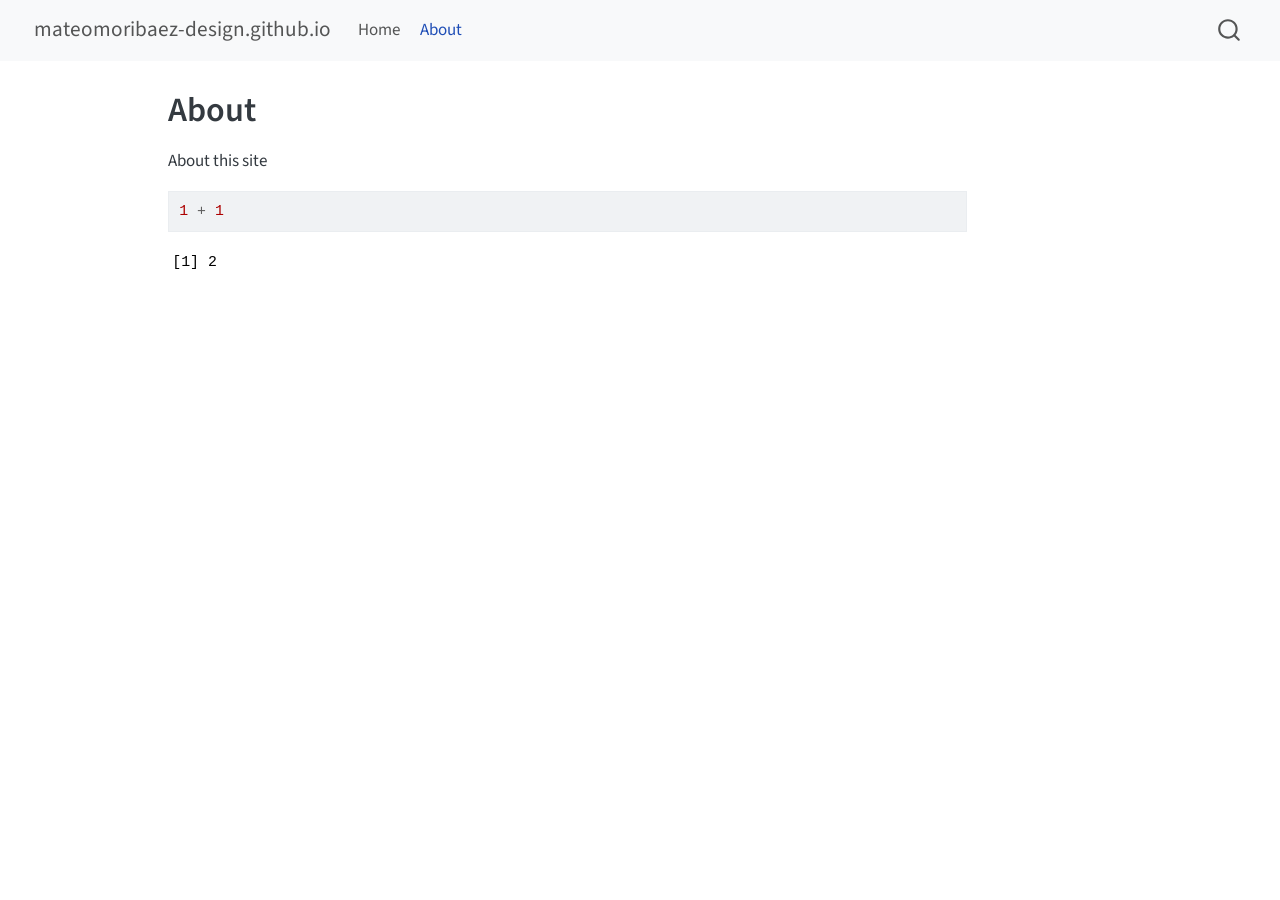
==== docs/about.html @ 4026863a "Sending website files to repo" ====
<!DOCTYPE html>
<html xmlns="http://www.w3.org/1999/xhtml" lang="en" xml:lang="en"><head>

<meta charset="utf-8">
<meta name="generator" content="quarto-1.8.25">

<meta name="viewport" content="width=device-width, initial-scale=1.0, user-scalable=yes">


<title>About – mateomoribaez-design.github.io</title>
<style>
code{white-space: pre-wrap;}
span.smallcaps{font-variant: small-caps;}
div.columns{display: flex; gap: min(4vw, 1.5em);}
div.column{flex: auto; overflow-x: auto;}
div.hanging-indent{margin-left: 1.5em; text-indent: -1.5em;}
ul.task-list{list-style: none;}
ul.task-list li input[type="checkbox"] {
  width: 0.8em;
  margin: 0 0.8em 0.2em -1em; /* quarto-specific, see https://github.com/quarto-dev/quarto-cli/issues/4556 */ 
  vertical-align: middle;
}
/* CSS for syntax highlighting */
html { -webkit-text-size-adjust: 100%; }
pre > code.sourceCode { white-space: pre; position: relative; }
pre > code.sourceCode > span { display: inline-block; line-height: 1.25; }
pre > code.sourceCode > span:empty { height: 1.2em; }
.sourceCode { overflow: visible; }
code.sourceCode > span { color: inherit; text-decoration: inherit; }
div.sourceCode { margin: 1em 0; }
pre.sourceCode { margin: 0; }
@media screen {
div.sourceCode { overflow: auto; }
}
@media print {
pre > code.sourceCode { white-space: pre-wrap; }
pre > code.sourceCode > span { text-indent: -5em; padding-left: 5em; }
}
pre.numberSource code
  { counter-reset: source-line 0; }
pre.numberSource code > span
  { position: relative; left: -4em; counter-increment: source-line; }
pre.numberSource code > span > a:first-child::before
  { content: counter(source-line);
    position: relative; left: -1em; text-align: right; vertical-align: baseline;
    border: none; display: inline-block;
    -webkit-touch-callout: none; -webkit-user-select: none;
    -khtml-user-select: none; -moz-user-select: none;
    -ms-user-select: none; user-select: none;
    padding: 0 4px; width: 4em;
  }
pre.numberSource { margin-left: 3em;  padding-left: 4px; }
div.sourceCode
  {   }
@media screen {
pre > code.sourceCode > span > a:first-child::before { text-decoration: underline; }
}
</style>


<script src="site_libs/quarto-nav/quarto-nav.js"></script>
<script src="site_libs/quarto-nav/headroom.min.js"></script>
<script src="site_libs/clipboard/clipboard.min.js"></script>
<script src="site_libs/quarto-search/autocomplete.umd.js"></script>
<script src="site_libs/quarto-search/fuse.min.js"></script>
<script src="site_libs/quarto-search/quarto-search.js"></script>
<meta name="quarto:offset" content="./">
<script src="site_libs/quarto-html/quarto.js" type="module"></script>
<script src="site_libs/quarto-html/tabsets/tabsets.js" type="module"></script>
<script src="site_libs/quarto-html/axe/axe-check.js" type="module"></script>
<script src="site_libs/quarto-html/popper.min.js"></script>
<script src="site_libs/quarto-html/tippy.umd.min.js"></script>
<script src="site_libs/quarto-html/anchor.min.js"></script>
<link href="site_libs/quarto-html/tippy.css" rel="stylesheet">
<link href="site_libs/quarto-html/quarto-syntax-highlighting-7b89279ff1a6dce999919e0e67d4d9ec.css" rel="stylesheet" id="quarto-text-highlighting-styles">
<script src="site_libs/bootstrap/bootstrap.min.js"></script>
<link href="site_libs/bootstrap/bootstrap-icons.css" rel="stylesheet">
<link href="site_libs/bootstrap/bootstrap-5b4ad623e5705c0698d39aec6f10cf02.min.css" rel="stylesheet" append-hash="true" id="quarto-bootstrap" data-mode="light">
<script id="quarto-search-options" type="application/json">{
  "location": "navbar",
  "copy-button": false,
  "collapse-after": 3,
  "panel-placement": "end",
  "type": "overlay",
  "limit": 50,
  "keyboard-shortcut": [
    "f",
    "/",
    "s"
  ],
  "show-item-context": false,
  "language": {
    "search-no-results-text": "No results",
    "search-matching-documents-text": "matching documents",
    "search-copy-link-title": "Copy link to search",
    "search-hide-matches-text": "Hide additional matches",
    "search-more-match-text": "more match in this document",
    "search-more-matches-text": "more matches in this document",
    "search-clear-button-title": "Clear",
    "search-text-placeholder": "",
    "search-detached-cancel-button-title": "Cancel",
    "search-submit-button-title": "Submit",
    "search-label": "Search"
  }
}</script>


<link rel="stylesheet" href="styles.css">
</head>

<body class="nav-fixed quarto-light">

<div id="quarto-search-results"></div>
  <header id="quarto-header" class="headroom fixed-top">
    <nav class="navbar navbar-expand-lg " data-bs-theme="dark">
      <div class="navbar-container container-fluid">
      <div class="navbar-brand-container mx-auto">
    <a href="./index.html" class="navbar-brand navbar-brand-logo">
    </a>
    <a class="navbar-brand" href="./index.html">
    <span class="navbar-title">mateomoribaez-design.github.io</span>
    </a>
  </div>
            <div id="quarto-search" class="" title="Search"></div>
          <button class="navbar-toggler" type="button" data-bs-toggle="collapse" data-bs-target="#navbarCollapse" aria-controls="navbarCollapse" role="menu" aria-expanded="false" aria-label="Toggle navigation" onclick="if (window.quartoToggleHeadroom) { window.quartoToggleHeadroom(); }">
  <span class="navbar-toggler-icon"></span>
</button>
          <div class="collapse navbar-collapse" id="navbarCollapse">
            <ul class="navbar-nav navbar-nav-scroll me-auto">
  <li class="nav-item">
    <a class="nav-link" href="./index.html"> 
<span class="menu-text">Home</span></a>
  </li>  
  <li class="nav-item">
    <a class="nav-link active" href="./about.html" aria-current="page"> 
<span class="menu-text">About</span></a>
  </li>  
</ul>
          </div> <!-- /navcollapse -->
            <div class="quarto-navbar-tools">
</div>
      </div> <!-- /container-fluid -->
    </nav>
</header>
<!-- content -->
<div id="quarto-content" class="quarto-container page-columns page-rows-contents page-layout-article page-navbar">
<!-- sidebar -->
<!-- margin-sidebar -->
    <div id="quarto-margin-sidebar" class="sidebar margin-sidebar zindex-bottom">
        
    </div>
<!-- main -->
<main class="content" id="quarto-document-content">

<header id="title-block-header" class="quarto-title-block default">
<div class="quarto-title">
<h1 class="title">About</h1>
</div>



<div class="quarto-title-meta">

    
  
    
  </div>
  


</header>


<p>About this site</p>
<div class="cell">
<div class="code-copy-outer-scaffold"><div class="sourceCode cell-code" id="cb1"><pre class="sourceCode r code-with-copy"><code class="sourceCode r"><span id="cb1-1"><a href="#cb1-1" aria-hidden="true" tabindex="-1"></a><span class="dv">1</span> <span class="sc">+</span> <span class="dv">1</span></span></code></pre></div><button title="Copy to Clipboard" class="code-copy-button"><i class="bi"></i></button></div>
<div class="cell-output cell-output-stdout">
<pre><code>[1] 2</code></pre>
</div>
</div>



</main> <!-- /main -->
<script id="quarto-html-after-body" type="application/javascript">
  window.document.addEventListener("DOMContentLoaded", function (event) {
    const icon = "";
    const anchorJS = new window.AnchorJS();
    anchorJS.options = {
      placement: 'right',
      icon: icon
    };
    anchorJS.add('.anchored');
    const isCodeAnnotation = (el) => {
      for (const clz of el.classList) {
        if (clz.startsWith('code-annotation-')) {                     
          return true;
        }
      }
      return false;
    }
    const onCopySuccess = function(e) {
      // button target
      const button = e.trigger;
      // don't keep focus
      button.blur();
      // flash "checked"
      button.classList.add('code-copy-button-checked');
      var currentTitle = button.getAttribute("title");
      button.setAttribute("title", "Copied!");
      let tooltip;
      if (window.bootstrap) {
        button.setAttribute("data-bs-toggle", "tooltip");
        button.setAttribute("data-bs-placement", "left");
        button.setAttribute("data-bs-title", "Copied!");
        tooltip = new bootstrap.Tooltip(button, 
          { trigger: "manual", 
            customClass: "code-copy-button-tooltip",
            offset: [0, -8]});
        tooltip.show();    
      }
      setTimeout(function() {
        if (tooltip) {
          tooltip.hide();
          button.removeAttribute("data-bs-title");
          button.removeAttribute("data-bs-toggle");
          button.removeAttribute("data-bs-placement");
        }
        button.setAttribute("title", currentTitle);
        button.classList.remove('code-copy-button-checked');
      }, 1000);
      // clear code selection
      e.clearSelection();
    }
    const getTextToCopy = function(trigger) {
      const outerScaffold = trigger.parentElement.cloneNode(true);
      const codeEl = outerScaffold.querySelector('code');
      for (const childEl of codeEl.children) {
        if (isCodeAnnotation(childEl)) {
          childEl.remove();
        }
      }
      return codeEl.innerText;
    }
    const clipboard = new window.ClipboardJS('.code-copy-button:not([data-in-quarto-modal])', {
      text: getTextToCopy
    });
    clipboard.on('success', onCopySuccess);
    if (window.document.getElementById('quarto-embedded-source-code-modal')) {
      const clipboardModal = new window.ClipboardJS('.code-copy-button[data-in-quarto-modal]', {
        text: getTextToCopy,
        container: window.document.getElementById('quarto-embedded-source-code-modal')
      });
      clipboardModal.on('success', onCopySuccess);
    }
      var localhostRegex = new RegExp(/^(?:http|https):\/\/localhost\:?[0-9]*\//);
      var mailtoRegex = new RegExp(/^mailto:/);
        var filterRegex = new RegExp('/' + window.location.host + '/');
      var isInternal = (href) => {
          return filterRegex.test(href) || localhostRegex.test(href) || mailtoRegex.test(href);
      }
      // Inspect non-navigation links and adorn them if external
     var links = window.document.querySelectorAll('a[href]:not(.nav-link):not(.navbar-brand):not(.toc-action):not(.sidebar-link):not(.sidebar-item-toggle):not(.pagination-link):not(.no-external):not([aria-hidden]):not(.dropdown-item):not(.quarto-navigation-tool):not(.about-link)');
      for (var i=0; i<links.length; i++) {
        const link = links[i];
        if (!isInternal(link.href)) {
          // undo the damage that might have been done by quarto-nav.js in the case of
          // links that we want to consider external
          if (link.dataset.originalHref !== undefined) {
            link.href = link.dataset.originalHref;
          }
        }
      }
    function tippyHover(el, contentFn, onTriggerFn, onUntriggerFn) {
      const config = {
        allowHTML: true,
        maxWidth: 500,
        delay: 100,
        arrow: false,
        appendTo: function(el) {
            return el.parentElement;
        },
        interactive: true,
        interactiveBorder: 10,
        theme: 'quarto',
        placement: 'bottom-start',
      };
      if (contentFn) {
        config.content = contentFn;
      }
      if (onTriggerFn) {
        config.onTrigger = onTriggerFn;
      }
      if (onUntriggerFn) {
        config.onUntrigger = onUntriggerFn;
      }
      window.tippy(el, config); 
    }
    const noterefs = window.document.querySelectorAll('a[role="doc-noteref"]');
    for (var i=0; i<noterefs.length; i++) {
      const ref = noterefs[i];
      tippyHover(ref, function() {
        // use id or data attribute instead here
        let href = ref.getAttribute('data-footnote-href') || ref.getAttribute('href');
        try { href = new URL(href).hash; } catch {}
        const id = href.replace(/^#\/?/, "");
        const note = window.document.getElementById(id);
        if (note) {
          return note.innerHTML;
        } else {
          return "";
        }
      });
    }
    const xrefs = window.document.querySelectorAll('a.quarto-xref');
    const processXRef = (id, note) => {
      // Strip column container classes
      const stripColumnClz = (el) => {
        el.classList.remove("page-full", "page-columns");
        if (el.children) {
          for (const child of el.children) {
            stripColumnClz(child);
          }
        }
      }
      stripColumnClz(note)
      if (id === null || id.startsWith('sec-')) {
        // Special case sections, only their first couple elements
        const container = document.createElement("div");
        if (note.children && note.children.length > 2) {
          container.appendChild(note.children[0].cloneNode(true));
          for (let i = 1; i < note.children.length; i++) {
            const child = note.children[i];
            if (child.tagName === "P" && child.innerText === "") {
              continue;
            } else {
              container.appendChild(child.cloneNode(true));
              break;
            }
          }
          if (window.Quarto?.typesetMath) {
            window.Quarto.typesetMath(container);
          }
          return container.innerHTML
        } else {
          if (window.Quarto?.typesetMath) {
            window.Quarto.typesetMath(note);
          }
          return note.innerHTML;
        }
      } else {
        // Remove any anchor links if they are present
        const anchorLink = note.querySelector('a.anchorjs-link');
        if (anchorLink) {
          anchorLink.remove();
        }
        if (window.Quarto?.typesetMath) {
          window.Quarto.typesetMath(note);
        }
        if (note.classList.contains("callout")) {
          return note.outerHTML;
        } else {
          return note.innerHTML;
        }
      }
    }
    for (var i=0; i<xrefs.length; i++) {
      const xref = xrefs[i];
      tippyHover(xref, undefined, function(instance) {
        instance.disable();
        let url = xref.getAttribute('href');
        let hash = undefined; 
        if (url.startsWith('#')) {
          hash = url;
        } else {
          try { hash = new URL(url).hash; } catch {}
        }
        if (hash) {
          const id = hash.replace(/^#\/?/, "");
          const note = window.document.getElementById(id);
          if (note !== null) {
            try {
              const html = processXRef(id, note.cloneNode(true));
              instance.setContent(html);
            } finally {
              instance.enable();
              instance.show();
            }
          } else {
            // See if we can fetch this
            fetch(url.split('#')[0])
            .then(res => res.text())
            .then(html => {
              const parser = new DOMParser();
              const htmlDoc = parser.parseFromString(html, "text/html");
              const note = htmlDoc.getElementById(id);
              if (note !== null) {
                const html = processXRef(id, note);
                instance.setContent(html);
              } 
            }).finally(() => {
              instance.enable();
              instance.show();
            });
          }
        } else {
          // See if we can fetch a full url (with no hash to target)
          // This is a special case and we should probably do some content thinning / targeting
          fetch(url)
          .then(res => res.text())
          .then(html => {
            const parser = new DOMParser();
            const htmlDoc = parser.parseFromString(html, "text/html");
            const note = htmlDoc.querySelector('main.content');
            if (note !== null) {
              // This should only happen for chapter cross references
              // (since there is no id in the URL)
              // remove the first header
              if (note.children.length > 0 && note.children[0].tagName === "HEADER") {
                note.children[0].remove();
              }
              const html = processXRef(null, note);
              instance.setContent(html);
            } 
          }).finally(() => {
            instance.enable();
            instance.show();
          });
        }
      }, function(instance) {
      });
    }
        let selectedAnnoteEl;
        const selectorForAnnotation = ( cell, annotation) => {
          let cellAttr = 'data-code-cell="' + cell + '"';
          let lineAttr = 'data-code-annotation="' +  annotation + '"';
          const selector = 'span[' + cellAttr + '][' + lineAttr + ']';
          return selector;
        }
        const selectCodeLines = (annoteEl) => {
          const doc = window.document;
          const targetCell = annoteEl.getAttribute("data-target-cell");
          const targetAnnotation = annoteEl.getAttribute("data-target-annotation");
          const annoteSpan = window.document.querySelector(selectorForAnnotation(targetCell, targetAnnotation));
          const lines = annoteSpan.getAttribute("data-code-lines").split(",");
          const lineIds = lines.map((line) => {
            return targetCell + "-" + line;
          })
          let top = null;
          let height = null;
          let parent = null;
          if (lineIds.length > 0) {
              //compute the position of the single el (top and bottom and make a div)
              const el = window.document.getElementById(lineIds[0]);
              top = el.offsetTop;
              height = el.offsetHeight;
              parent = el.parentElement.parentElement;
            if (lineIds.length > 1) {
              const lastEl = window.document.getElementById(lineIds[lineIds.length - 1]);
              const bottom = lastEl.offsetTop + lastEl.offsetHeight;
              height = bottom - top;
            }
            if (top !== null && height !== null && parent !== null) {
              // cook up a div (if necessary) and position it 
              let div = window.document.getElementById("code-annotation-line-highlight");
              if (div === null) {
                div = window.document.createElement("div");
                div.setAttribute("id", "code-annotation-line-highlight");
                div.style.position = 'absolute';
                parent.appendChild(div);
              }
              div.style.top = top - 2 + "px";
              div.style.height = height + 4 + "px";
              div.style.left = 0;
              let gutterDiv = window.document.getElementById("code-annotation-line-highlight-gutter");
              if (gutterDiv === null) {
                gutterDiv = window.document.createElement("div");
                gutterDiv.setAttribute("id", "code-annotation-line-highlight-gutter");
                gutterDiv.style.position = 'absolute';
                const codeCell = window.document.getElementById(targetCell);
                const gutter = codeCell.querySelector('.code-annotation-gutter');
                gutter.appendChild(gutterDiv);
              }
              gutterDiv.style.top = top - 2 + "px";
              gutterDiv.style.height = height + 4 + "px";
            }
            selectedAnnoteEl = annoteEl;
          }
        };
        const unselectCodeLines = () => {
          const elementsIds = ["code-annotation-line-highlight", "code-annotation-line-highlight-gutter"];
          elementsIds.forEach((elId) => {
            const div = window.document.getElementById(elId);
            if (div) {
              div.remove();
            }
          });
          selectedAnnoteEl = undefined;
        };
          // Handle positioning of the toggle
      window.addEventListener(
        "resize",
        throttle(() => {
          elRect = undefined;
          if (selectedAnnoteEl) {
            selectCodeLines(selectedAnnoteEl);
          }
        }, 10)
      );
      function throttle(fn, ms) {
      let throttle = false;
      let timer;
        return (...args) => {
          if(!throttle) { // first call gets through
              fn.apply(this, args);
              throttle = true;
          } else { // all the others get throttled
              if(timer) clearTimeout(timer); // cancel #2
              timer = setTimeout(() => {
                fn.apply(this, args);
                timer = throttle = false;
              }, ms);
          }
        };
      }
        // Attach click handler to the DT
        const annoteDls = window.document.querySelectorAll('dt[data-target-cell]');
        for (const annoteDlNode of annoteDls) {
          annoteDlNode.addEventListener('click', (event) => {
            const clickedEl = event.target;
            if (clickedEl !== selectedAnnoteEl) {
              unselectCodeLines();
              const activeEl = window.document.querySelector('dt[data-target-cell].code-annotation-active');
              if (activeEl) {
                activeEl.classList.remove('code-annotation-active');
              }
              selectCodeLines(clickedEl);
              clickedEl.classList.add('code-annotation-active');
            } else {
              // Unselect the line
              unselectCodeLines();
              clickedEl.classList.remove('code-annotation-active');
            }
          });
        }
    const findCites = (el) => {
      const parentEl = el.parentElement;
      if (parentEl) {
        const cites = parentEl.dataset.cites;
        if (cites) {
          return {
            el,
            cites: cites.split(' ')
          };
        } else {
          return findCites(el.parentElement)
        }
      } else {
        return undefined;
      }
    };
    var bibliorefs = window.document.querySelectorAll('a[role="doc-biblioref"]');
    for (var i=0; i<bibliorefs.length; i++) {
      const ref = bibliorefs[i];
      const citeInfo = findCites(ref);
      if (citeInfo) {
        tippyHover(citeInfo.el, function() {
          var popup = window.document.createElement('div');
          citeInfo.cites.forEach(function(cite) {
            var citeDiv = window.document.createElement('div');
            citeDiv.classList.add('hanging-indent');
            citeDiv.classList.add('csl-entry');
            var biblioDiv = window.document.getElementById('ref-' + cite);
            if (biblioDiv) {
              citeDiv.innerHTML = biblioDiv.innerHTML;
            }
            popup.appendChild(citeDiv);
          });
          return popup.innerHTML;
        });
      }
    }
  });
  </script>
</div> <!-- /content -->




</body></html>
---- docs/site_libs/quarto-html/tippy.css ----
.tippy-box[data-animation=fade][data-state=hidden]{opacity:0}[data-tippy-root]{max-width:calc(100vw - 10px)}.tippy-box{position:relative;background-color:#333;color:#fff;border-radius:4px;font-size:14px;line-height:1.4;white-space:normal;outline:0;transition-property:transform,visibility,opacity}.tippy-box[data-placement^=top]>.tippy-arrow{bottom:0}.tippy-box[data-placement^=top]>.tippy-arrow:before{bottom:-7px;left:0;border-width:8px 8px 0;border-top-color:initial;transform-origin:center top}.tippy-box[data-placement^=bottom]>.tippy-arrow{top:0}.tippy-box[data-placement^=bottom]>.tippy-arrow:before{top:-7px;left:0;border-width:0 8px 8px;border-bottom-color:initial;transform-origin:center bottom}.tippy-box[data-placement^=left]>.tippy-arrow{right:0}.tippy-box[data-placement^=left]>.tippy-arrow:before{border-width:8px 0 8px 8px;border-left-color:initial;right:-7px;transform-origin:center left}.tippy-box[data-placement^=right]>.tippy-arrow{left:0}.tippy-box[data-placement^=right]>.tippy-arrow:before{left:-7px;border-width:8px 8px 8px 0;border-right-color:initial;transform-origin:center right}.tippy-box[data-inertia][data-state=visible]{transition-timing-function:cubic-bezier(.54,1.5,.38,1.11)}.tippy-arrow{width:16px;height:16px;color:#333}.tippy-arrow:before{content:"";position:absolute;border-color:transparent;border-style:solid}.tippy-content{position:relative;padding:5px 9px;z-index:1}
---- docs/site_libs/quarto-html/quarto-syntax-highlighting-7b89279ff1a6dce999919e0e67d4d9ec.css ----
/* quarto syntax highlight colors */
:root {
  --quarto-hl-ot-color: #003B4F;
  --quarto-hl-at-color: #657422;
  --quarto-hl-ss-color: #20794D;
  --quarto-hl-an-color: #5E5E5E;
  --quarto-hl-fu-color: #4758AB;
  --quarto-hl-st-color: #20794D;
  --quarto-hl-cf-color: #003B4F;
  --quarto-hl-op-color: #5E5E5E;
  --quarto-hl-er-color: #AD0000;
  --quarto-hl-bn-color: #AD0000;
  --quarto-hl-al-color: #AD0000;
  --quarto-hl-va-color: #111111;
  --quarto-hl-bu-color: inherit;
  --quarto-hl-ex-color: inherit;
  --quarto-hl-pp-color: #AD0000;
  --quarto-hl-in-color: #5E5E5E;
  --quarto-hl-vs-color: #20794D;
  --quarto-hl-wa-color: #5E5E5E;
  --quarto-hl-do-color: #5E5E5E;
  --quarto-hl-im-color: #00769E;
  --quarto-hl-ch-color: #20794D;
  --quarto-hl-dt-color: #AD0000;
  --quarto-hl-fl-color: #AD0000;
  --quarto-hl-co-color: #5E5E5E;
  --quarto-hl-cv-color: #5E5E5E;
  --quarto-hl-cn-color: #8f5902;
  --quarto-hl-sc-color: #5E5E5E;
  --quarto-hl-dv-color: #AD0000;
  --quarto-hl-kw-color: #003B4F;
}

/* other quarto variables */
:root {
  --quarto-font-monospace: SFMono-Regular, Menlo, Monaco, Consolas, "Liberation Mono", "Courier New", monospace;
}

/* syntax highlight based on Pandoc's rules */
pre > code.sourceCode > span {
  color: #003B4F;
}

code.sourceCode > span {
  color: #003B4F;
}

div.sourceCode,
div.sourceCode pre.sourceCode {
  color: #003B4F;
}

/* Normal */
code span {
  color: #003B4F;
}

/* Alert */
code span.al {
  color: #AD0000;
  font-style: inherit;
}

/* Annotation */
code span.an {
  color: #5E5E5E;
  font-style: inherit;
}

/* Attribute */
code span.at {
  color: #657422;
  font-style: inherit;
}

/* BaseN */
code span.bn {
  color: #AD0000;
  font-style: inherit;
}

/* BuiltIn */
code span.bu {
  font-style: inherit;
}

/* ControlFlow */
code span.cf {
  color: #003B4F;
  font-weight: bold;
  font-style: inherit;
}

/* Char */
code span.ch {
  color: #20794D;
  font-style: inherit;
}

/* Constant */
code span.cn {
  color: #8f5902;
  font-style: inherit;
}

/* Comment */
code span.co {
  color: #5E5E5E;
  font-style: inherit;
}

/* CommentVar */
code span.cv {
  color: #5E5E5E;
  font-style: italic;
}

/* Documentation */
code span.do {
  color: #5E5E5E;
  font-style: italic;
}

/* DataType */
code span.dt {
  color: #AD0000;
  font-style: inherit;
}

/* DecVal */
code span.dv {
  color: #AD0000;
  font-style: inherit;
}

/* Error */
code span.er {
  color: #AD0000;
  font-style: inherit;
}

/* Extension */
code span.ex {
  font-style: inherit;
}

/* Float */
code span.fl {
  color: #AD0000;
  font-style: inherit;
}

/* Function */
code span.fu {
  color: #4758AB;
  font-style: inherit;
}

/* Import */
code span.im {
  color: #00769E;
  font-style: inherit;
}

/* Information */
code span.in {
  color: #5E5E5E;
  font-style: inherit;
}

/* Keyword */
code span.kw {
  color: #003B4F;
  font-weight: bold;
  font-style: inherit;
}

/* Operator */
code span.op {
  color: #5E5E5E;
  font-style: inherit;
}

/* Other */
code span.ot {
  color: #003B4F;
  font-style: inherit;
}

/* Preprocessor */
code span.pp {
  color: #AD0000;
  font-style: inherit;
}

/* SpecialChar */
code span.sc {
  color: #5E5E5E;
  font-style: inherit;
}

/* SpecialString */
code span.ss {
  color: #20794D;
  font-style: inherit;
}

/* String */
code span.st {
  color: #20794D;
  font-style: inherit;
}

/* Variable */
code span.va {
  color: #111111;
  font-style: inherit;
}

/* VerbatimString */
code span.vs {
  color: #20794D;
  font-style: inherit;
}

/* Warning */
code span.wa {
  color: #5E5E5E;
  font-style: italic;
}

.prevent-inlining {
  content: "</";
}

/*# sourceMappingURL=3944bc705cfaf4c80e56f77c5205168a.css.map */
---- docs/styles.css ----
/* css styles */
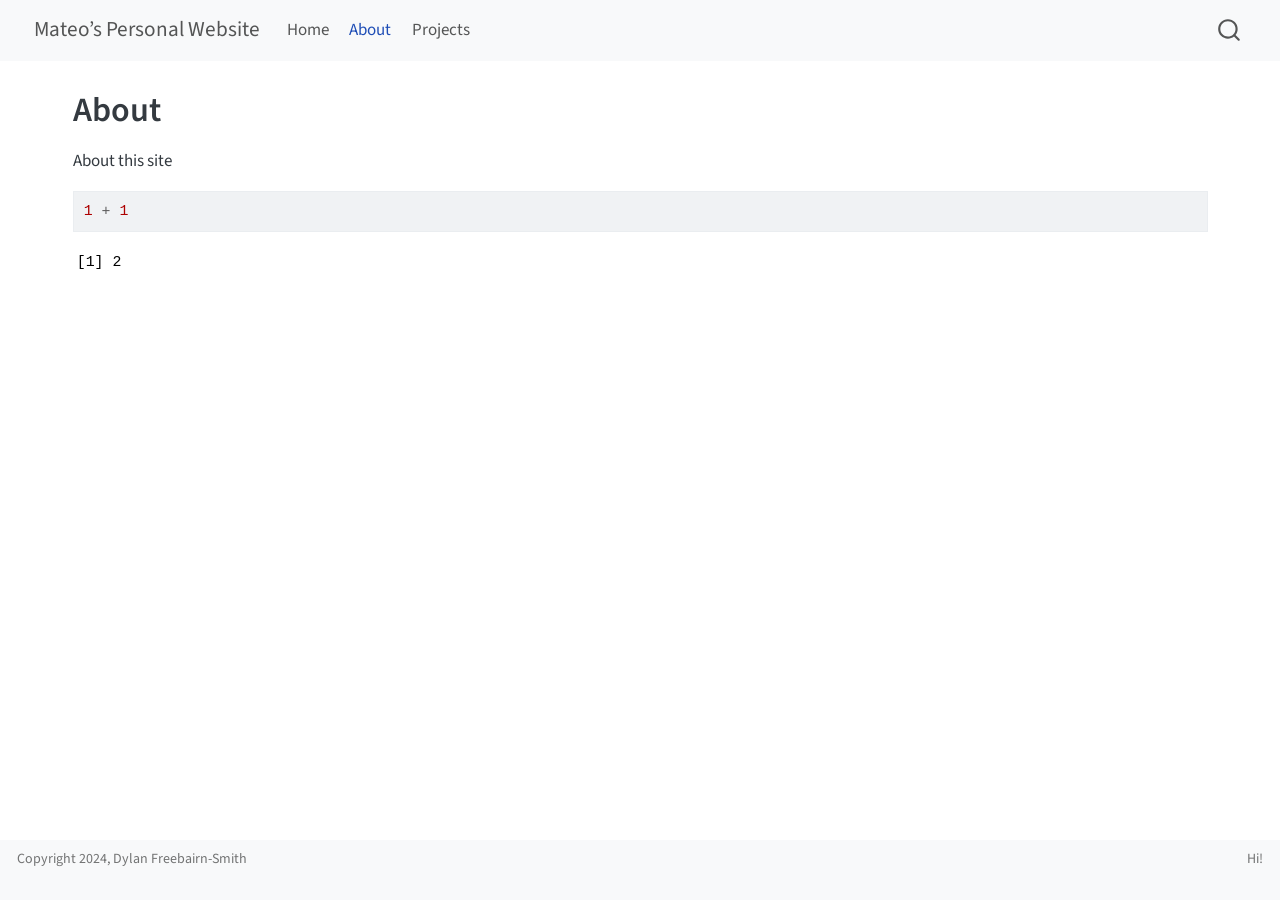
==== commit ebc5811c: "commit to test branch on github" ====
--- a/docs/about.html
+++ b/docs/about.html
@@ -7,7 +7,7 @@
 <meta name="viewport" content="width=device-width, initial-scale=1.0, user-scalable=yes">
 
 
-<title>About – mateomoribaez-design.github.io</title>
+<title>About – Mateo’s Personal Website</title>
 <style>
 code{white-space: pre-wrap;}
 span.smallcaps{font-variant: small-caps;}
@@ -75,7 +75,7 @@
 <link href="site_libs/quarto-html/quarto-syntax-highlighting-7b89279ff1a6dce999919e0e67d4d9ec.css" rel="stylesheet" id="quarto-text-highlighting-styles">
 <script src="site_libs/bootstrap/bootstrap.min.js"></script>
 <link href="site_libs/bootstrap/bootstrap-icons.css" rel="stylesheet">
-<link href="site_libs/bootstrap/bootstrap-5b4ad623e5705c0698d39aec6f10cf02.min.css" rel="stylesheet" append-hash="true" id="quarto-bootstrap" data-mode="light">
+<link href="site_libs/bootstrap/bootstrap-91903e51b979062d4d184304d30a9be9.min.css" rel="stylesheet" append-hash="true" id="quarto-bootstrap" data-mode="light">
 <script id="quarto-search-options" type="application/json">{
   "location": "navbar",
   "copy-button": false,
@@ -118,7 +118,7 @@
     <a href="./index.html" class="navbar-brand navbar-brand-logo">
     </a>
     <a class="navbar-brand" href="./index.html">
-    <span class="navbar-title">mateomoribaez-design.github.io</span>
+    <span class="navbar-title">Mateo’s Personal Website</span>
     </a>
   </div>
             <div id="quarto-search" class="" title="Search"></div>
@@ -135,6 +135,10 @@
     <a class="nav-link active" href="./about.html" aria-current="page"> 
 <span class="menu-text">About</span></a>
   </li>  
+  <li class="nav-item">
+    <a class="nav-link" href="./projects.html"> 
+<span class="menu-text">Projects</span></a>
+  </li>  
 </ul>
           </div> <!-- /navcollapse -->
             <div class="quarto-navbar-tools">
@@ -143,14 +147,14 @@
     </nav>
 </header>
 <!-- content -->
-<div id="quarto-content" class="quarto-container page-columns page-rows-contents page-layout-article page-navbar">
+<div id="quarto-content" class="quarto-container page-columns page-rows-contents page-layout-full page-navbar">
 <!-- sidebar -->
 <!-- margin-sidebar -->
     <div id="quarto-margin-sidebar" class="sidebar margin-sidebar zindex-bottom">
         
     </div>
 <!-- main -->
-<main class="content" id="quarto-document-content">
+<main class="content column-page" id="quarto-document-content">
 
 <header id="title-block-header" class="quarto-title-block default">
 <div class="quarto-title">
@@ -159,7 +163,7 @@
 
 
 
-<div class="quarto-title-meta">
+<div class="quarto-title-meta column-page">
 
     
   
@@ -583,6 +587,19 @@
   });
   </script>
 </div> <!-- /content -->
+<footer class="footer">
+  <div class="nav-footer">
+    <div class="nav-footer-left">
+<p>Copyright 2024, Dylan Freebairn-Smith</p>
+</div>   
+    <div class="nav-footer-center">
+      &nbsp;
+    </div>
+    <div class="nav-footer-right">
+<p>Hi!</p>
+</div>
+  </div>
+</footer>
 
 
 
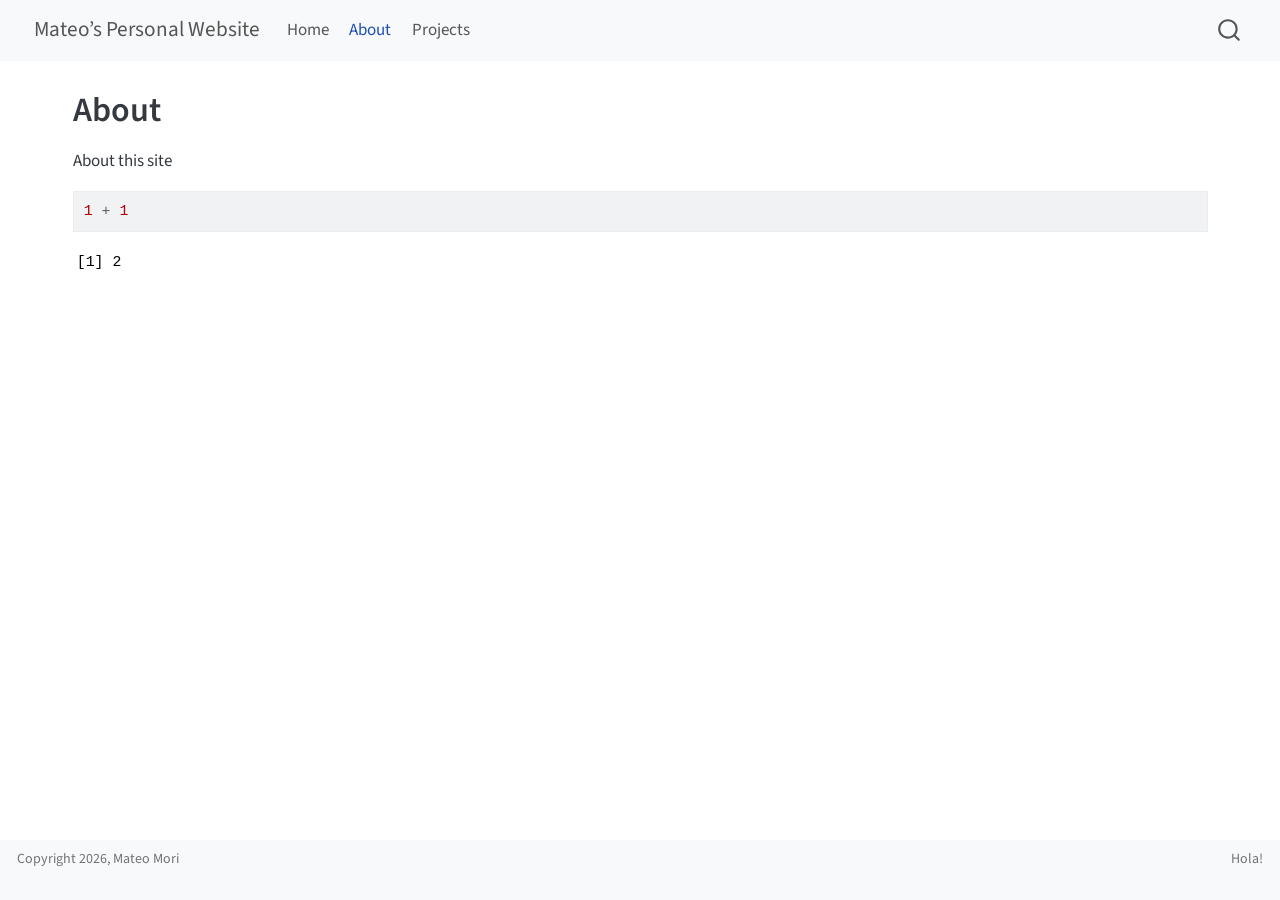
==== commit f48924a2: "fix formatting" ====
--- a/docs/about.html
+++ b/docs/about.html
@@ -590,13 +590,13 @@
 <footer class="footer">
   <div class="nav-footer">
     <div class="nav-footer-left">
-<p>Copyright 2024, Dylan Freebairn-Smith</p>
+<p>Copyright 2026, Mateo Mori</p>
 </div>   
     <div class="nav-footer-center">
       &nbsp;
     </div>
     <div class="nav-footer-right">
-<p>Hi!</p>
+<p>Hola!</p>
 </div>
   </div>
 </footer>
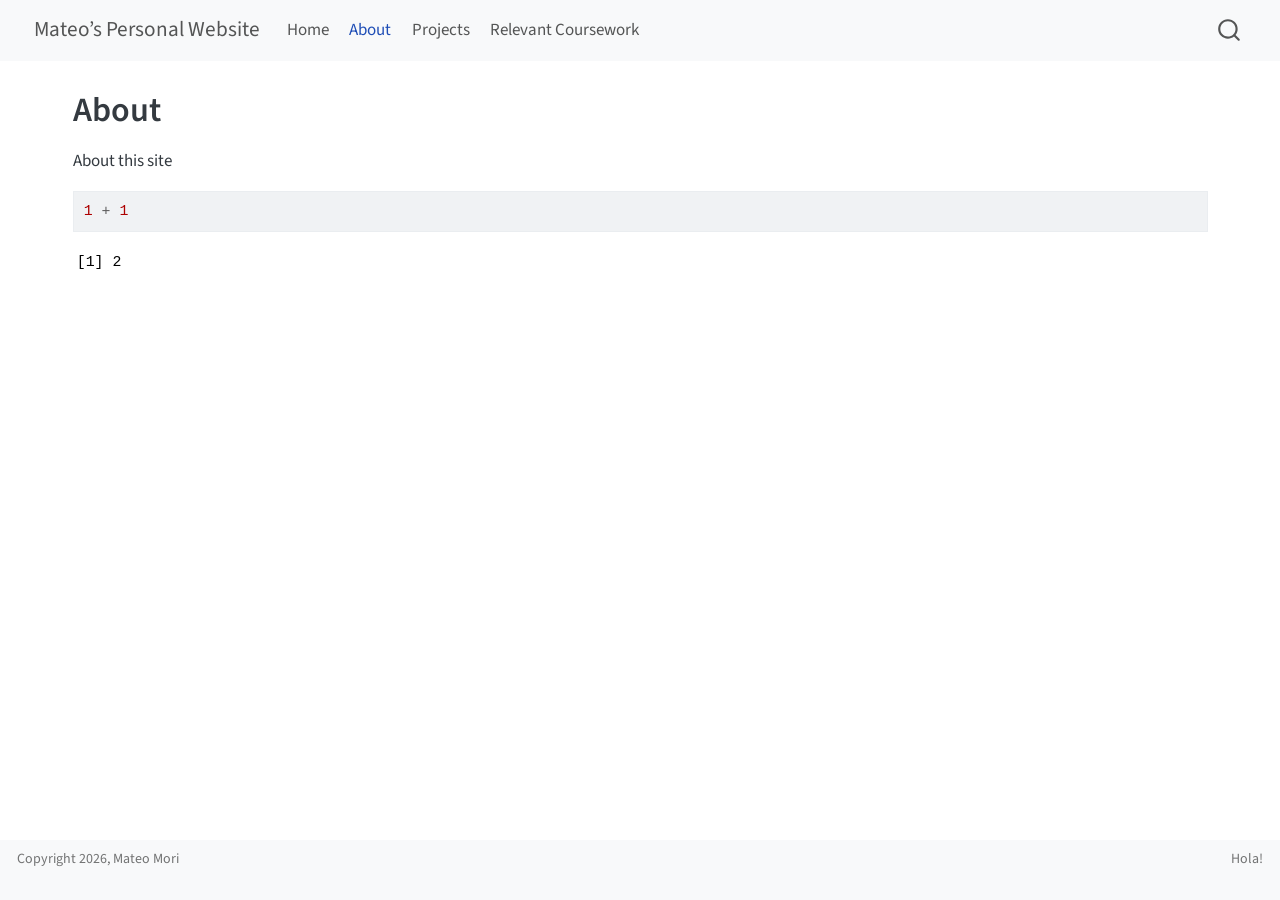
==== commit 2b9a3c64: "about commit for relevant coutrsework page" ====
--- a/docs/about.html
+++ b/docs/about.html
@@ -138,7 +138,11 @@
   <li class="nav-item">
     <a class="nav-link" href="./projects.html"> 
 <span class="menu-text">Projects</span></a>
-  </li>  
+  </li>
+  <li class="nav-item">
+    <a class="nav-link" href="./relevant_coursework.html"> 
+<span class="menu-text">Relevant Coursework</span></a>
+  </li> 
 </ul>
           </div> <!-- /navcollapse -->
             <div class="quarto-navbar-tools">
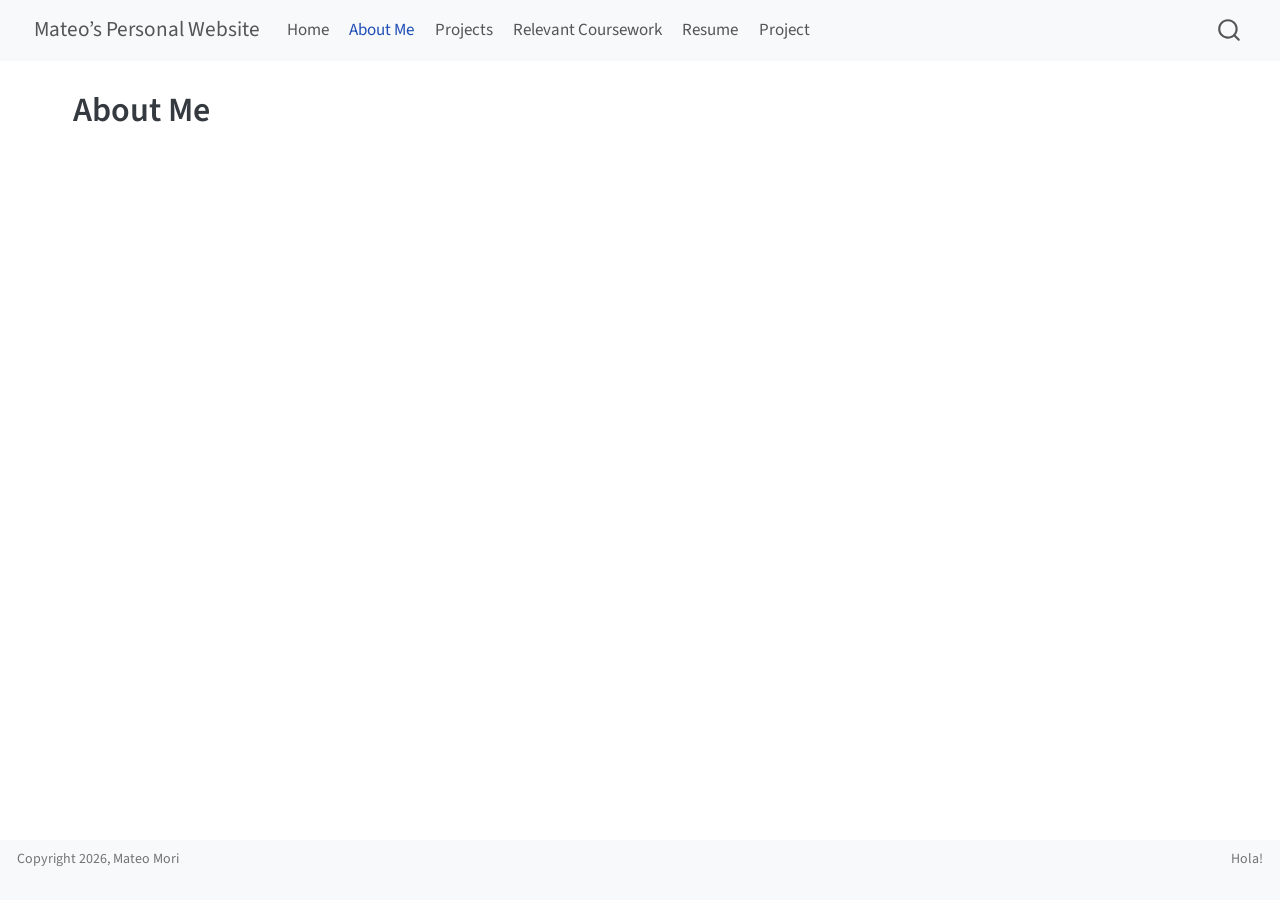
==== commit 9e8c010d: "projecrts page debug" ====
--- a/docs/about.html
+++ b/docs/about.html
@@ -7,7 +7,7 @@
 <meta name="viewport" content="width=device-width, initial-scale=1.0, user-scalable=yes">
 
 
-<title>About – Mateo’s Personal Website</title>
+<title>About Me – Mateo’s Personal Website</title>
 <style>
 code{white-space: pre-wrap;}
 span.smallcaps{font-variant: small-caps;}
@@ -19,41 +19,6 @@
   width: 0.8em;
   margin: 0 0.8em 0.2em -1em; /* quarto-specific, see https://github.com/quarto-dev/quarto-cli/issues/4556 */ 
   vertical-align: middle;
-}
-/* CSS for syntax highlighting */
-html { -webkit-text-size-adjust: 100%; }
-pre > code.sourceCode { white-space: pre; position: relative; }
-pre > code.sourceCode > span { display: inline-block; line-height: 1.25; }
-pre > code.sourceCode > span:empty { height: 1.2em; }
-.sourceCode { overflow: visible; }
-code.sourceCode > span { color: inherit; text-decoration: inherit; }
-div.sourceCode { margin: 1em 0; }
-pre.sourceCode { margin: 0; }
-@media screen {
-div.sourceCode { overflow: auto; }
-}
-@media print {
-pre > code.sourceCode { white-space: pre-wrap; }
-pre > code.sourceCode > span { text-indent: -5em; padding-left: 5em; }
-}
-pre.numberSource code
-  { counter-reset: source-line 0; }
-pre.numberSource code > span
-  { position: relative; left: -4em; counter-increment: source-line; }
-pre.numberSource code > span > a:first-child::before
-  { content: counter(source-line);
-    position: relative; left: -1em; text-align: right; vertical-align: baseline;
-    border: none; display: inline-block;
-    -webkit-touch-callout: none; -webkit-user-select: none;
-    -khtml-user-select: none; -moz-user-select: none;
-    -ms-user-select: none; user-select: none;
-    padding: 0 4px; width: 4em;
-  }
-pre.numberSource { margin-left: 3em;  padding-left: 4px; }
-div.sourceCode
-  {   }
-@media screen {
-pre > code.sourceCode > span > a:first-child::before { text-decoration: underline; }
 }
 </style>
 
@@ -133,16 +98,24 @@
   </li>  
   <li class="nav-item">
     <a class="nav-link active" href="./about.html" aria-current="page"> 
-<span class="menu-text">About</span></a>
+<span class="menu-text">About Me</span></a>
   </li>  
   <li class="nav-item">
     <a class="nav-link" href="./projects.html"> 
 <span class="menu-text">Projects</span></a>
-  </li>
+  </li>  
   <li class="nav-item">
     <a class="nav-link" href="./relevant_coursework.html"> 
 <span class="menu-text">Relevant Coursework</span></a>
-  </li> 
+  </li>  
+  <li class="nav-item">
+    <a class="nav-link" href="./resume.html"> 
+<span class="menu-text">Resume</span></a>
+  </li>  
+  <li class="nav-item">
+    <a class="nav-link" href="./Project.html"> 
+<span class="menu-text">Project</span></a>
+  </li>  
 </ul>
           </div> <!-- /navcollapse -->
             <div class="quarto-navbar-tools">
@@ -162,7 +135,7 @@
 
 <header id="title-block-header" class="quarto-title-block default">
 <div class="quarto-title">
-<h1 class="title">About</h1>
+<h1 class="title">About Me</h1>
 </div>
 
 
@@ -179,13 +152,6 @@
 </header>
 
 
-<p>About this site</p>
-<div class="cell">
-<div class="code-copy-outer-scaffold"><div class="sourceCode cell-code" id="cb1"><pre class="sourceCode r code-with-copy"><code class="sourceCode r"><span id="cb1-1"><a href="#cb1-1" aria-hidden="true" tabindex="-1"></a><span class="dv">1</span> <span class="sc">+</span> <span class="dv">1</span></span></code></pre></div><button title="Copy to Clipboard" class="code-copy-button"><i class="bi"></i></button></div>
-<div class="cell-output cell-output-stdout">
-<pre><code>[1] 2</code></pre>
-</div>
-</div>
 
 
 
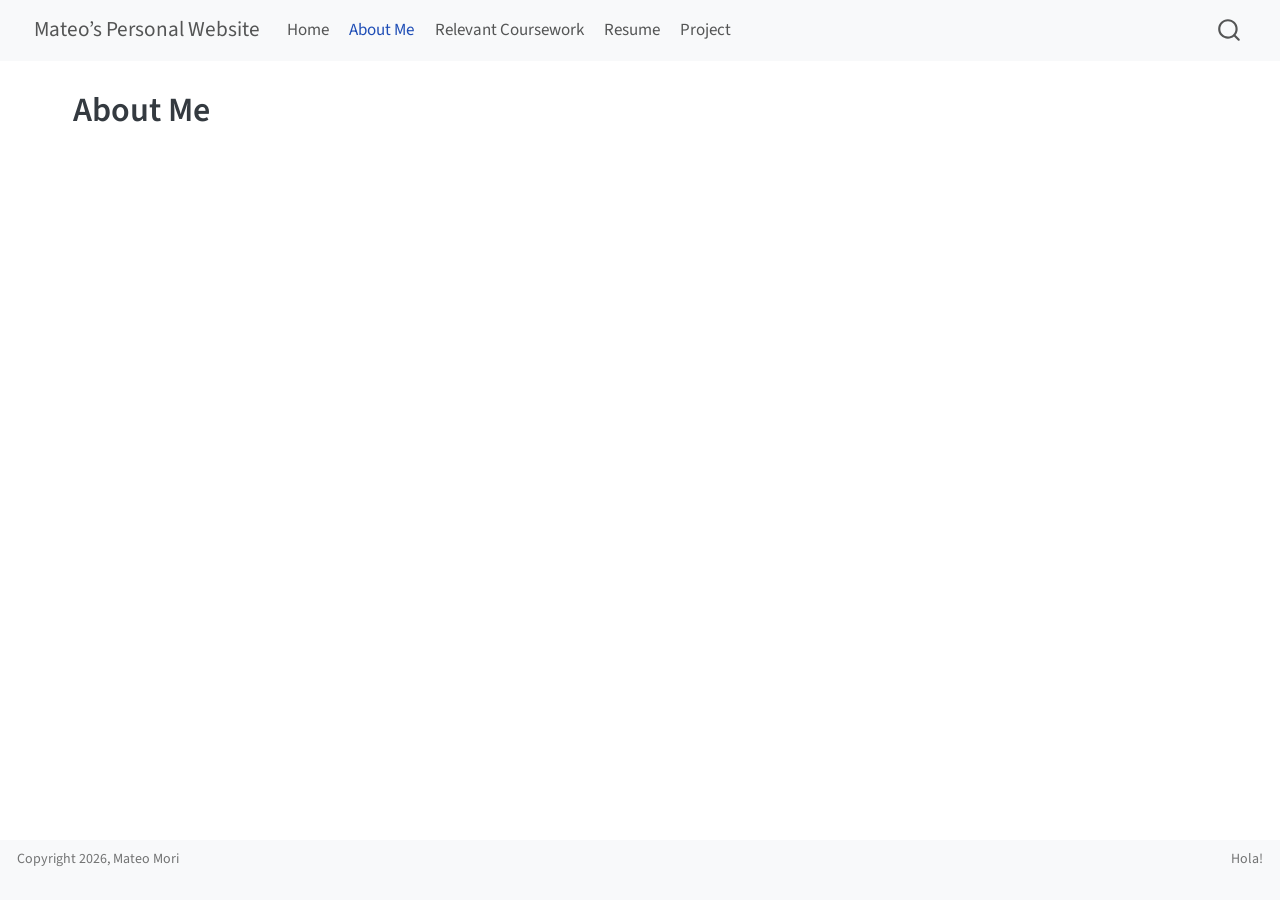
==== commit 8f5359c3: "Attempting to debug pages" ====
--- a/docs/about.html
+++ b/docs/about.html
@@ -101,10 +101,6 @@
 <span class="menu-text">About Me</span></a>
   </li>  
   <li class="nav-item">
-    <a class="nav-link" href="./projects.html"> 
-<span class="menu-text">Projects</span></a>
-  </li>  
-  <li class="nav-item">
     <a class="nav-link" href="./relevant_coursework.html"> 
 <span class="menu-text">Relevant Coursework</span></a>
   </li>  
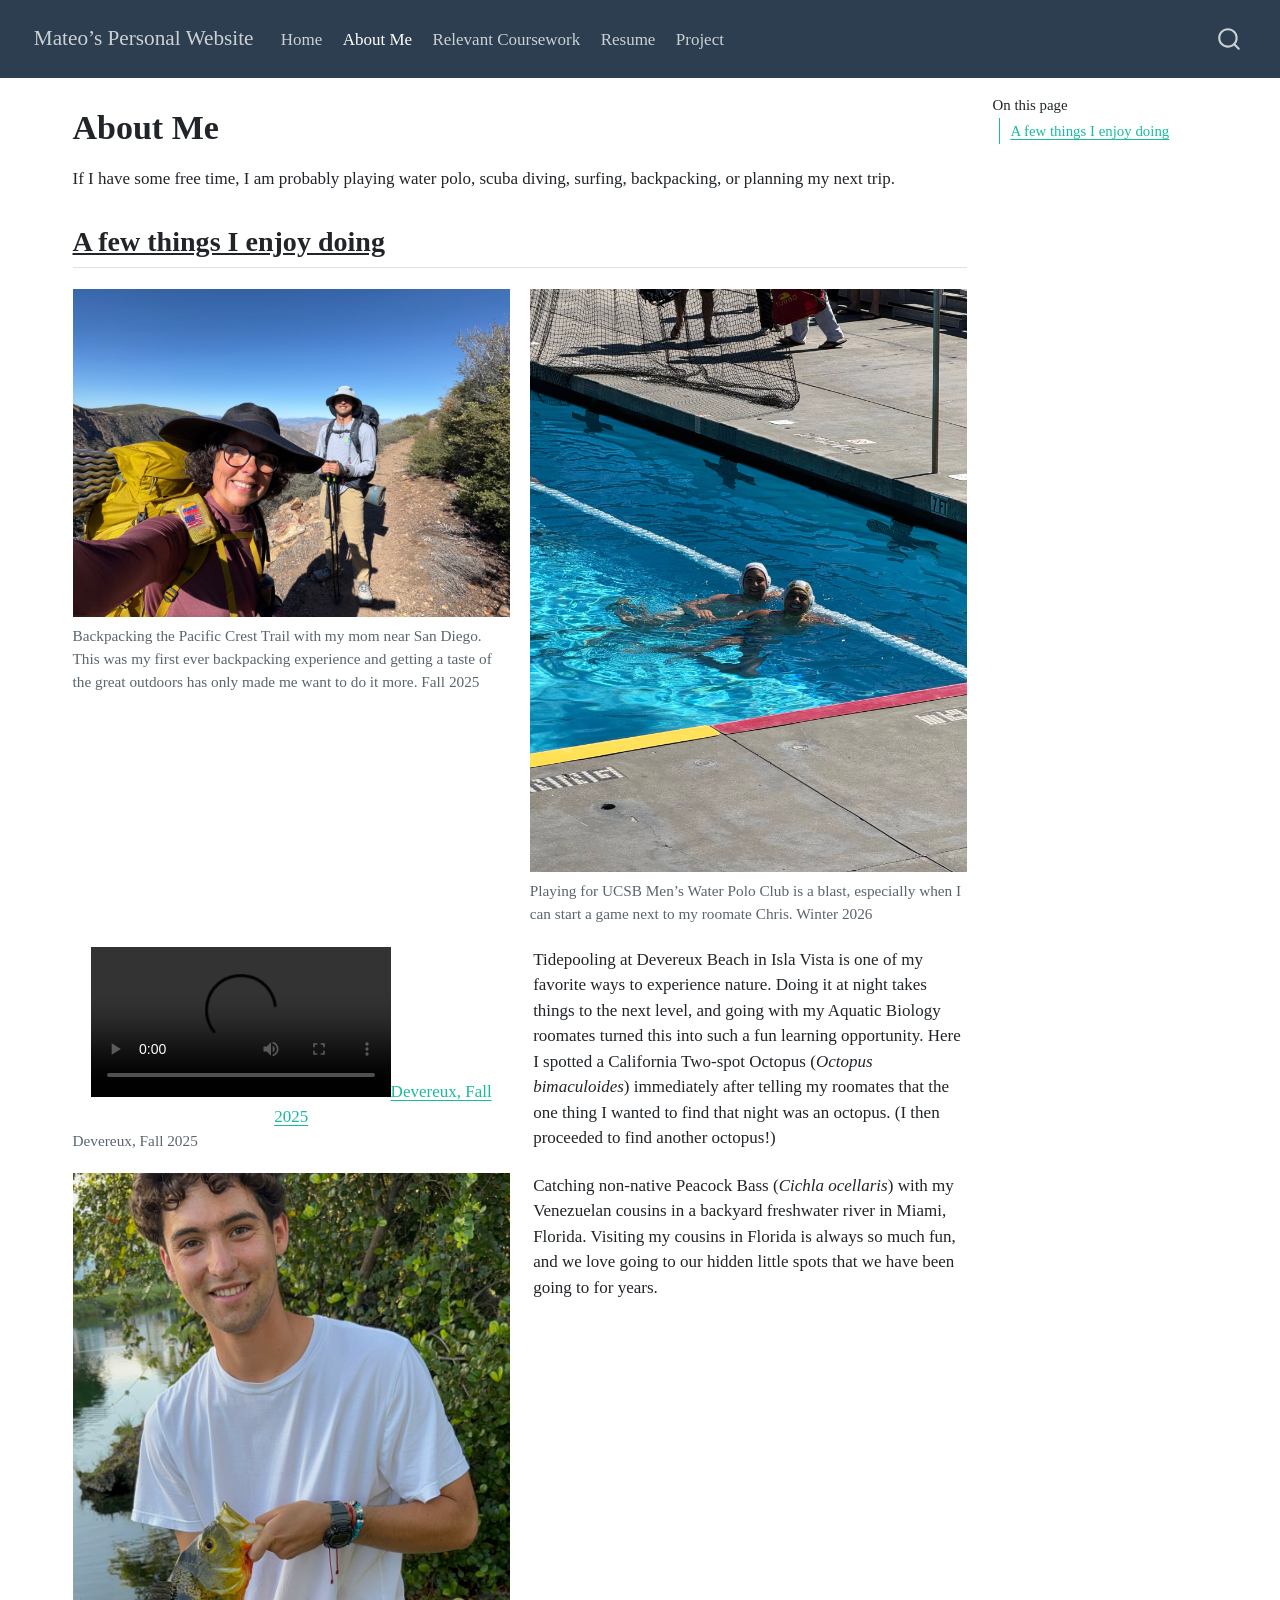
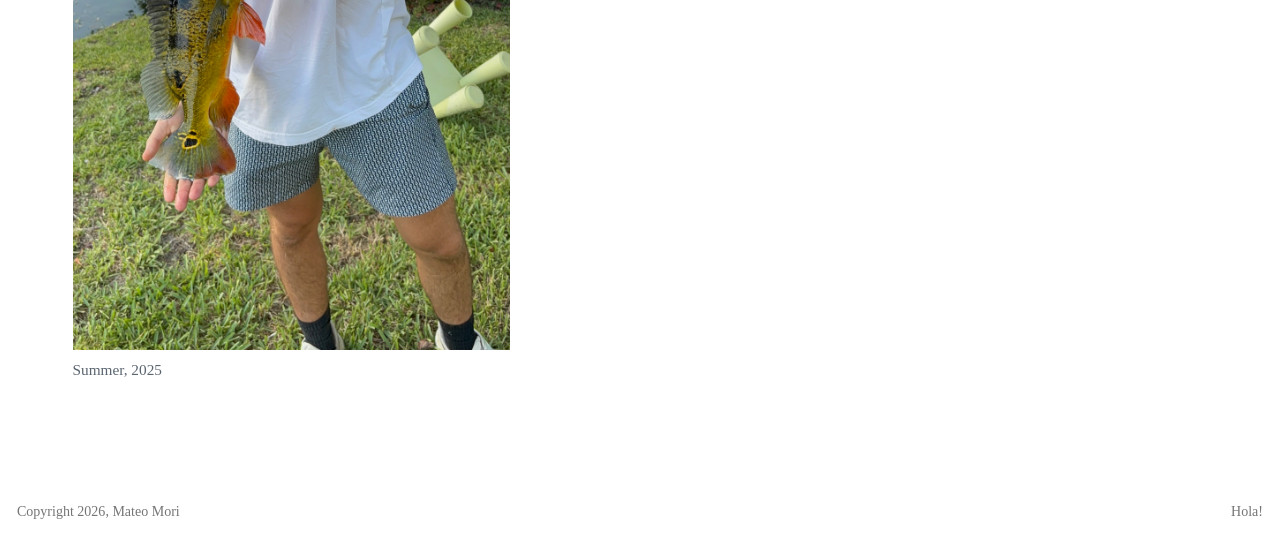
==== commit 89ceb5ab: "Added tile with hw 2 and al of my about me" ====
--- a/docs/about.html
+++ b/docs/about.html
@@ -40,7 +40,10 @@
 <link href="site_libs/quarto-html/quarto-syntax-highlighting-7b89279ff1a6dce999919e0e67d4d9ec.css" rel="stylesheet" id="quarto-text-highlighting-styles">
 <script src="site_libs/bootstrap/bootstrap.min.js"></script>
 <link href="site_libs/bootstrap/bootstrap-icons.css" rel="stylesheet">
-<link href="site_libs/bootstrap/bootstrap-91903e51b979062d4d184304d30a9be9.min.css" rel="stylesheet" append-hash="true" id="quarto-bootstrap" data-mode="light">
+<link href="site_libs/bootstrap/bootstrap-2e5754ae120d503d363c112a2d112bda.min.css" rel="stylesheet" append-hash="true" id="quarto-bootstrap" data-mode="light">
+<script src="site_libs/quarto-contrib/glightbox/glightbox.min.js"></script>
+<link href="site_libs/quarto-contrib/glightbox/glightbox.min.css" rel="stylesheet">
+<link href="site_libs/quarto-contrib/glightbox/lightbox.css" rel="stylesheet">
 <script id="quarto-search-options" type="application/json">{
   "location": "navbar",
   "copy-button": false,
@@ -123,11 +126,17 @@
 <div id="quarto-content" class="quarto-container page-columns page-rows-contents page-layout-full page-navbar">
 <!-- sidebar -->
 <!-- margin-sidebar -->
-    <div id="quarto-margin-sidebar" class="sidebar margin-sidebar zindex-bottom">
-        
+    <div id="quarto-margin-sidebar" class="sidebar margin-sidebar">
+        <nav id="TOC" role="doc-toc" class="toc-active">
+    <h2 id="toc-title">On this page</h2>
+   
+  <ul>
+  <li><a href="#a-few-things-i-enjoy-doing" id="toc-a-few-things-i-enjoy-doing" class="nav-link active" data-scroll-target="#a-few-things-i-enjoy-doing"><u>A few things I enjoy doing</u></a></li>
+  </ul>
+</nav>
     </div>
 <!-- main -->
-<main class="content column-page" id="quarto-document-content">
+<main class="content column-page-left" id="quarto-document-content">
 
 <header id="title-block-header" class="quarto-title-block default">
 <div class="quarto-title">
@@ -136,7 +145,7 @@
 
 
 
-<div class="quarto-title-meta column-page">
+<div class="quarto-title-meta column-page-left">
 
     
   
@@ -148,8 +157,58 @@
 </header>
 
 
-
-
+<p>If I have some free time, I am probably playing water polo, scuba diving, surfing, backpacking, or planning my next trip.</p>
+<section id="a-few-things-i-enjoy-doing" class="level2">
+<h2 class="anchored" data-anchor-id="a-few-things-i-enjoy-doing"><u>A few things I enjoy doing</u></h2>
+<div class="quarto-layout-panel" data-layout="[[1, 1], [1, 1]]">
+<div class="quarto-layout-row">
+<div class="quarto-layout-cell" style="flex-basis: 50.0%;justify-content: flex-start;">
+<div class="quarto-figure quarto-figure-center">
+<figure class="figure">
+<p><a href="images/IMG_3352.jpg" class="lightbox" data-gallery="Hobbies" title="Backpacking the Pacific Crest Trail with my mom near San Diego. This was my first ever backpacking experience and getting a taste of the great outdoors has only made me want to do it more. Fall 2025"><img src="images/IMG_3352.jpg" class="img-fluid figure-img" alt="Backpacking the Pacific Crest Trail with my mom near San Diego. This was my first ever backpacking experience and getting a taste of the great outdoors has only made me want to do it more. Fall 2025"></a></p>
+<figcaption>Backpacking the Pacific Crest Trail with my mom near San Diego. This was my first ever backpacking experience and getting a taste of the great outdoors has only made me want to do it more. Fall 2025</figcaption>
+</figure>
+</div>
+</div>
+<div class="quarto-layout-cell" style="flex-basis: 50.0%;justify-content: flex-start;">
+<div class="quarto-figure quarto-figure-center">
+<figure class="figure">
+<p><a href="images/IMG_8544.jpg" class="lightbox" data-gallery="Hobbies" title="Playing for UCSB Men’s Water Polo Club is a blast, especially when I can start a game next to my roomate Chris. Winter 2026"><img src="images/IMG_8544.jpg" class="img-fluid figure-img" alt="Playing for UCSB Men’s Water Polo Club is a blast, especially when I can start a game next to my roomate Chris. Winter 2026"></a></p>
+<figcaption>Playing for UCSB Men’s Water Polo Club is a blast, especially when I can start a game next to my roomate Chris. Winter 2026</figcaption>
+</figure>
+</div>
+</div>
+</div>
+<div class="quarto-layout-row">
+<div class="quarto-layout-cell" style="flex-basis: 50.0%;justify-content: flex-start;">
+<div class="quarto-figure quarto-figure-center">
+<figure class="figure">
+<p><a href="images/IMG_7260.MOV" class="lightbox" data-gallery="quarto-lightbox-gallery-3" title="Devereux, Fall 2025"><video src="images/IMG_7260.MOV" class="img-fluid" controls=""></video></a><a href="images/IMG_7260.MOV">Devereux, Fall 2025</a></p>
+<figcaption>Devereux, Fall 2025</figcaption>
+</figure>
+</div>
+</div>
+<div class="quarto-layout-cell" style="flex-basis: 50.0%;justify-content: flex-start;">
+<p>Tidepooling at Devereux Beach in Isla Vista is one of my favorite ways to experience nature. Doing it at night takes things to the next level, and going with my Aquatic Biology roomates turned this into such a fun learning opportunity. Here I spotted a California Two-spot Octopus (<em>Octopus bimaculoides</em>) immediately after telling my roomates that the one thing I wanted to find that night was an octopus. (I then proceeded to find another octopus!)</p>
+</div>
+</div>
+<div class="quarto-layout-row">
+<div class="quarto-layout-cell" style="flex-basis: 50.0%;justify-content: flex-start;">
+<div class="quarto-figure quarto-figure-center">
+<figure class="figure">
+<p><a href="images/IMG_1768.JPEG" class="lightbox" data-gallery="Hobbies" title="Summer, 2025"><img src="images/IMG_1768.JPEG" class="img-fluid figure-img" alt="Summer, 2025"></a></p>
+<figcaption>Summer, 2025</figcaption>
+</figure>
+</div>
+</div>
+<div class="quarto-layout-cell" style="flex-basis: 50.0%;justify-content: flex-start;">
+<p>Catching non-native Peacock Bass (<em>Cichla ocellaris</em>) with my Venezuelan cousins in a backyard freshwater river in Miami, Florida. Visiting my cousins in Florida is always so much fun, and we love going to our hidden little spots that we have been going to for years.</p>
+</div>
+</div>
+</div>
+
+
+</section>
 
 </main> <!-- /main -->
 <script id="quarto-html-after-body" type="application/javascript">
@@ -566,6 +625,38 @@
 </div>
   </div>
 </footer>
+<script>var lightboxQuarto = GLightbox({"closeEffect":"zoom","descPosition":"bottom","loop":false,"openEffect":"zoom","selector":".lightbox"});
+(function() {
+  let previousOnload = window.onload;
+  window.onload = () => {
+    if (previousOnload) {
+      previousOnload();
+    }
+    lightboxQuarto.on('slide_before_load', (data) => {
+      const { slideIndex, slideNode, slideConfig, player, trigger } = data;
+      const href = trigger.getAttribute('href');
+      if (href !== null) {
+        const imgEl = window.document.querySelector(`a[href="${href}"] img`);
+        if (imgEl !== null) {
+          const srcAttr = imgEl.getAttribute("src");
+          if (srcAttr && srcAttr.startsWith("data:")) {
+            slideConfig.href = srcAttr;
+          }
+        }
+      } 
+    });
+  
+    lightboxQuarto.on('slide_after_load', (data) => {
+      const { slideIndex, slideNode, slideConfig, player, trigger } = data;
+      if (window.Quarto?.typesetMath) {
+        window.Quarto.typesetMath(slideNode);
+      }
+    });
+  
+  };
+  
+})();
+          </script>
 
 
 
